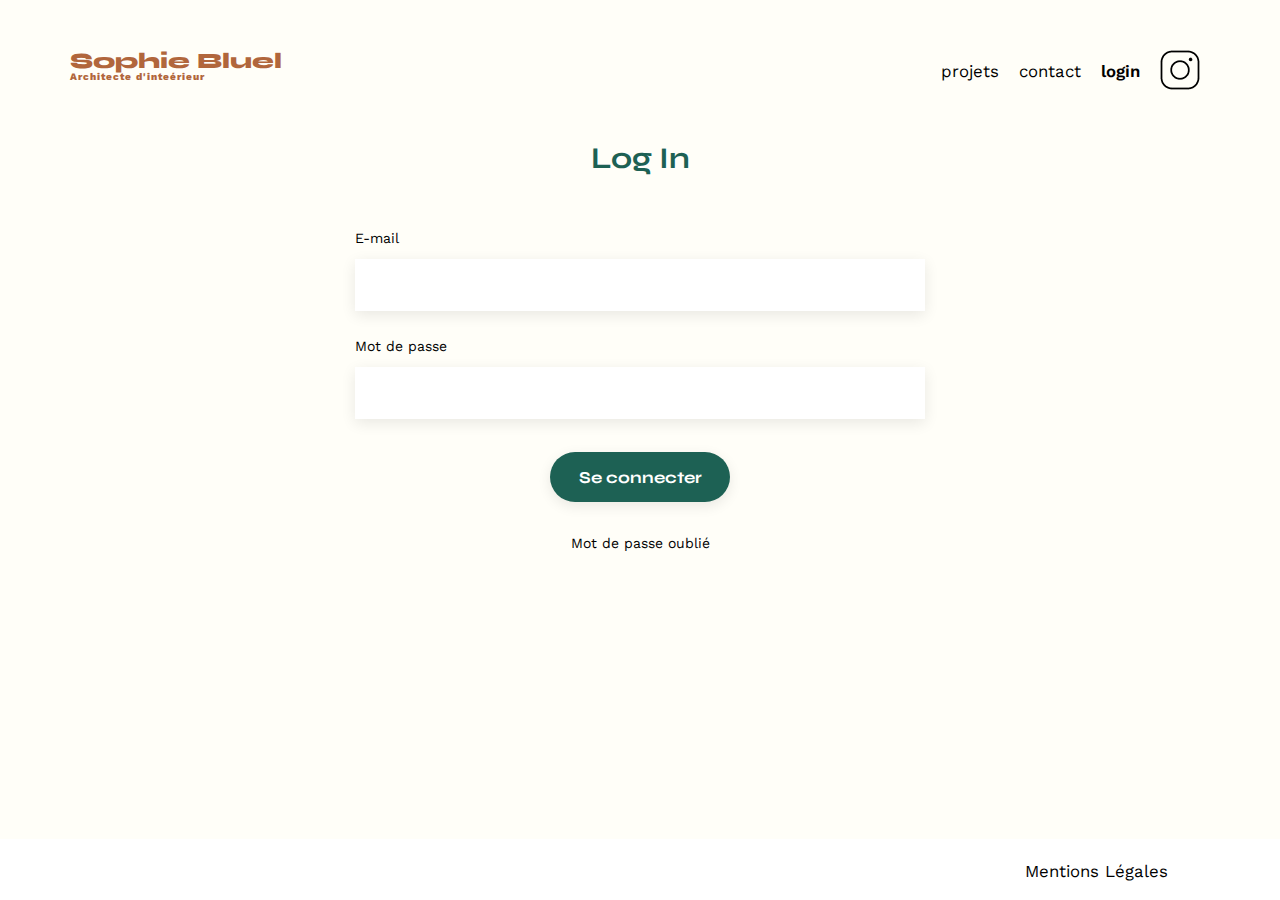
==== FrontEnd/login.html @ 50db4d42 "2.1 Ajout page Login non fonctionelle" ====
<!DOCTYPE html>
<html lang="fr">
<head>
	<meta charset="UTF-8">
	<title>Sophie Bluel - Architecte d'intérieur</title>
	<meta name="viewport" content="width=device-width, initial-scale=1.0">
	<link rel="preconnect" href="https://fonts.googleapis.com">
	<link rel="preconnect" href="https://fonts.gstatic.com" crossorigin>
	<link href="https://fonts.googleapis.com/css2?family=Syne:wght@700;800&family=Work+Sans&display=swap" rel="stylesheet">
	<meta name="description" content="">
	<link rel="stylesheet" href="./assets/login.css">
	<script src="./login.js" defer></script>
</head>
<body>
<header>
	<h1>Sophie Bluel <span>Architecte d'inteérieur</span></h1>
	<nav>
		<ul>
			<li><a href="index.html">projets</a></li>
			<li><a href="index.html#contact">contact</a></li>
			<li class="loginActive">login</li>
			<li><img src="./assets/icons/instagram.png" alt="Instagram"></li>
		</ul>
	</nav>
</header>

<main>

    <section id="login">
        <h2>Log In</h2>

        <form action="#" method="post" id="formLogin">
            <label for="email">E-mail</label>
            <input type="email" name="email" id="email">
            <label for="password">Mot de passe</label>
            <input type="password" name="password" id="password">
            <input type="submit" value="Se connecter">
        </form>
        <p>Mot de passe oublié</p>
    </section>
</main>

<footer>
	<nav>
		<ul>
			<li>Mentions Légales</li>
		</ul>
	</nav>
</footer>
</body>
</html>
---- FrontEnd/assets/login.css ----
/* http://meyerweb.com/eric/tools/css/reset/
   v2.0 | 20110126
   License: none (public domain)
*/

html, body, div, span, applet, object, iframe,
h1, h2, h3, h4, h5, h6, p, blockquote, pre,
a, abbr, acronym, address, big, cite, code,
del, dfn, em, img, ins, kbd, q, s, samp,
small, strike, strong, sub, sup, tt, var,
b, u, i, center,
dl, dt, dd, ol, ul, li,
fieldset, form, label, legend,
table, caption, tbody, tfoot, thead, tr, th, td,
article, aside, canvas, details, embed,
figure, figcaption, footer, header, hgroup,
menu, nav, output, ruby, section, summary,
time, mark, audio, video {
	margin: 0;
	padding: 0;
	border: 0;
	font-size: 100%;
	font: inherit;
	vertical-align: baseline;
}
/* HTML5 display-role reset for older browsers */
article, aside, details, figcaption, figure,
footer, header, hgroup, menu, nav, section {
	display: block;
}
body {
	line-height: 1;
}
ol, ul {
	list-style: none;
}
blockquote, q {
	quotes: none;
}
a {
    text-decoration: none;
    color: #000;
  }
a:hover {
    color: #b1663c;
  }
blockquote:before, blockquote:after,
q:before, q:after {
	content: '';
	content: none;
}
table {
	border-collapse: collapse;
	border-spacing: 0;
}
/** end reset css**/
body {
	max-width: 1140px;
	margin:auto;
	font-family: 'Work Sans' ;
	font-size: 14px;
    background-color: #FFFEF8;
}
header {
	display: flex;
	justify-content: space-between;
	margin: 50px 0
}
section {
	margin: 50px 0
}

h1{
	display: flex;
	flex-direction: column;
	font-family: 'Syne';
	font-size: 22px;
	font-weight: 800;
	color: #B1663C
}

h1 > span {
	font-family: 'Work Sans';
	font-size:10px;
	letter-spacing: 0.1em;
;
}

h2{
	font-family: 'Syne';
	font-weight: 700;
	font-size: 30px;
	color: #1D6154
}
nav ul {
	display: flex;
	align-items: center;
	list-style-type: none;

}
nav li {
	padding: 0 10px;
	font-size: 1.2em;
}

.loginActive {
    font-weight: 600;
}

li:hover {
	color: #B1663C;
}

.login {
    width: 40%;
	margin: auto;
    text-align: center;
}

.login h2 {
    margin-bottom: 20px;
}

.login p {
    text-decoration: underline;
}

#login {
	width: 50%;
	margin: auto;
}
#login > * {
	text-align: center;

}
#login h2{
	margin-bottom: 20px;
}
#login form {
	text-align: left;
	margin-top:30px;
	display: flex;
	flex-direction: column;
}

#login input {
	height: 50px;
	font-size: 1.2em;
	border: none;
	box-shadow: 0px 4px 14px rgba(0, 0, 0, 0.09);
}
#login label {
	margin: 2em 0 1em 0;
}
#login textarea {
	border: none;
	box-shadow: 0px 4px 14px rgba(0, 0, 0, 0.09);
}

input[type="submit"]{
	font-family: 'Syne';
	font-weight: 700;
	color: white;
	background-color: #1D6154;
	margin : 2em auto ;
	width: 180px;
	text-align: center;
	border-radius: 60px ;
    cursor: pointer;
}


footer {
	position: absolute;
	left: 0;
    bottom: 0;
	width: 100%;
	background-color: white;
	
}
footer nav ul {
	margin: auto;
	max-width: 1140px;
	display: flex;
	justify-content: flex-end;
	padding-top: 24px;
	padding-bottom: 20px;
	padding-right: 5%;
}
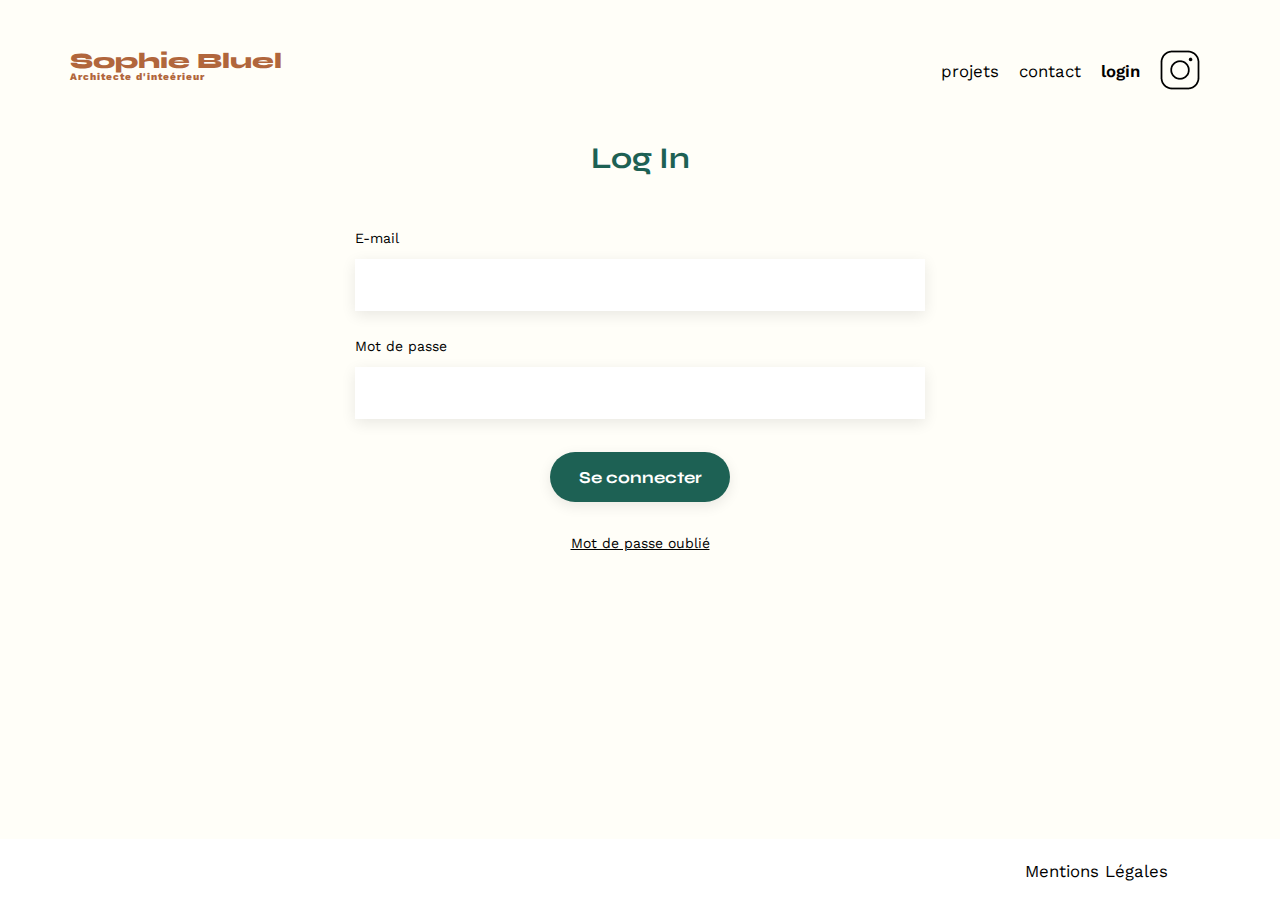
==== commit bf3f4bbb: "2.2 Page login fonctionelle" ====
--- a/FrontEnd/login.html
+++ b/FrontEnd/login.html
@@ -34,9 +34,10 @@
             <input type="email" name="email" id="email">
             <label for="password">Mot de passe</label>
             <input type="password" name="password" id="password">
+			<p id="formError"></p>
             <input type="submit" value="Se connecter">
         </form>
-        <p>Mot de passe oublié</p>
+        <p class="passwordForgotten">Mot de passe oublié</p>
     </section>
 </main>
 
--- a/FrontEnd/assets/login.css
+++ b/FrontEnd/assets/login.css
@@ -107,24 +107,6 @@
     font-weight: 600;
 }
 
-li:hover {
-	color: #B1663C;
-}
-
-.login {
-    width: 40%;
-	margin: auto;
-    text-align: center;
-}
-
-.login h2 {
-    margin-bottom: 20px;
-}
-
-.login p {
-    text-decoration: underline;
-}
-
 #login {
 	width: 50%;
 	margin: auto;
@@ -157,6 +139,10 @@
 	box-shadow: 0px 4px 14px rgba(0, 0, 0, 0.09);
 }
 
+.passwordForgotten{
+    text-decoration: underline;
+}
+
 input[type="submit"]{
 	font-family: 'Syne';
 	font-weight: 700;
@@ -169,6 +155,13 @@
     cursor: pointer;
 }
 
+.errorMessage{
+	color: red;
+	text-align: center;
+	padding-top: 20px;
+    padding-bottom: 15px;
+	margin-bottom: -25px;
+}
 
 footer {
 	position: absolute;
